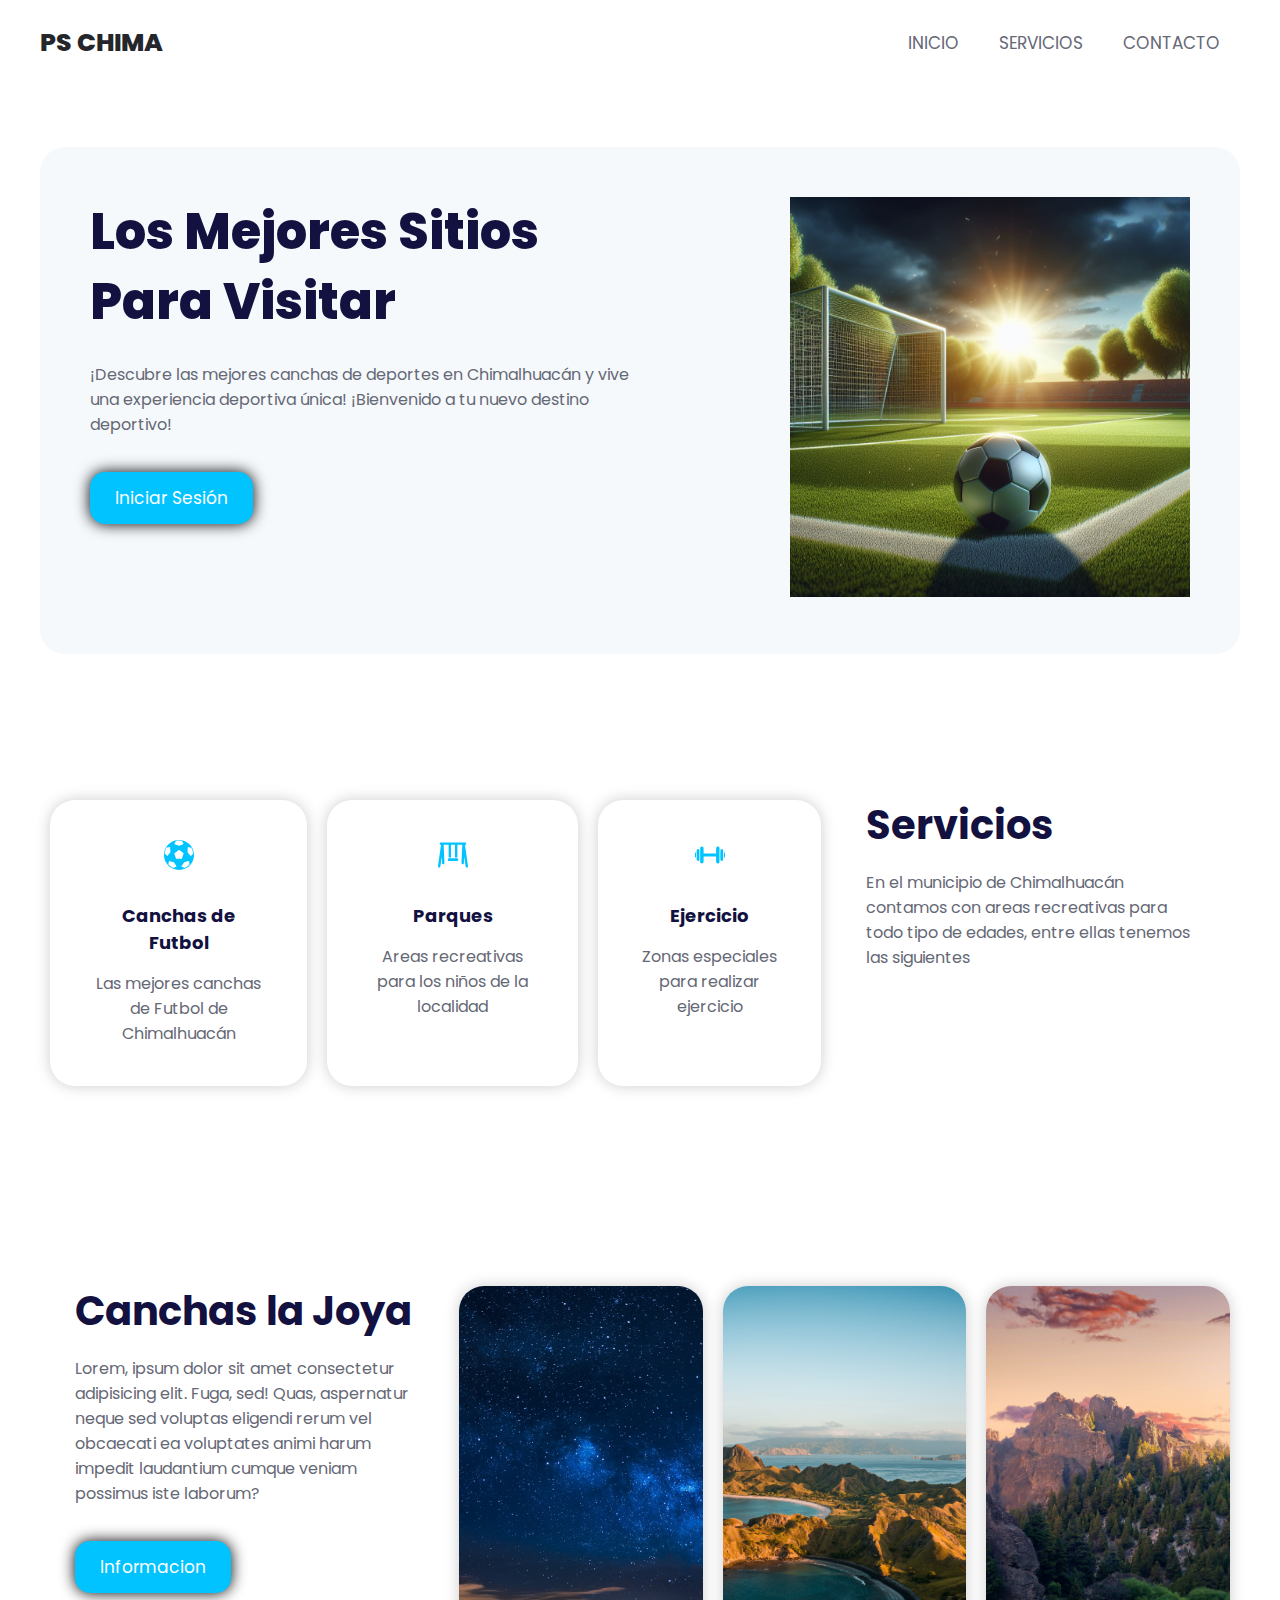
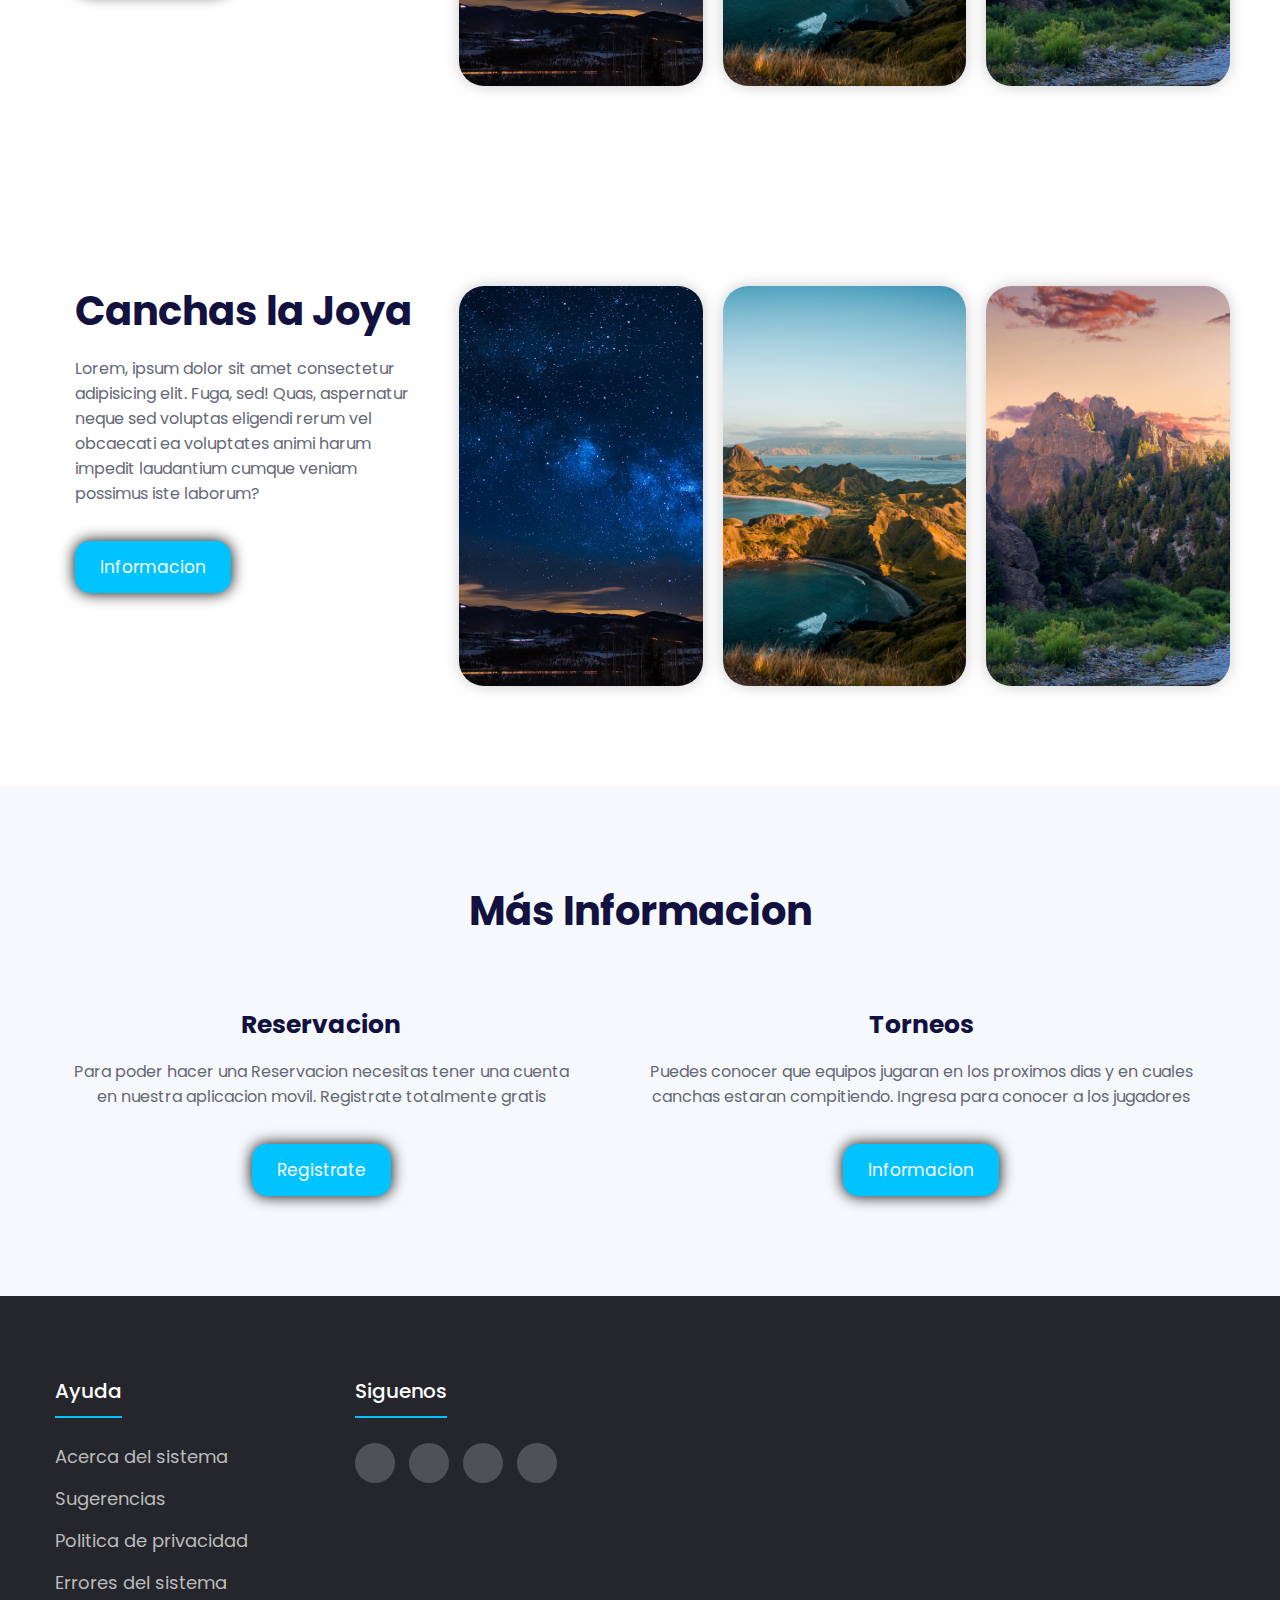
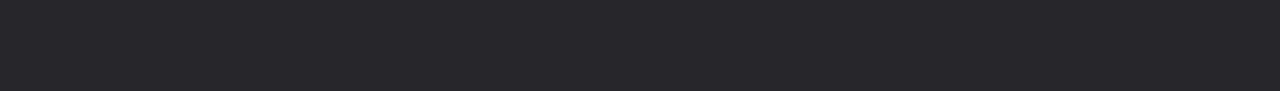
==== index.html @ 12f8e7fc "Add files via upload" ====
<!DOCTYPE html>
<html lang="es">
<head>
    <meta charset="UTF-8">
    <meta http-equiv="X-UA-Compatible" content="IE=edge">
    <meta name="viewport" content="width=device-width, initial-scale=1.0">
    <title>Inicio</title>
    <link rel="stylesheet" href="https://cdnjs.cloudflare.com/ajax/libs/font-awesome/6.4.0/css/all.min.css" 
    integrity="sha512-iecdLmaskl7CVkqkXNQ/ZH/XLlvWZOJyj7Yy7tcenmpD1ypASozpmT/E0iPtmFIB46ZmdtAc9eNBvH0H/ZpiBw==" 
    crossorigin="anonymous" referrerpolicy="no-referrer" />
    <link rel="stylesheet" href="style.css">
</head>
<body>
    <header class="header">

        <div class="menu container">

            <a href="#" class="logo">PS Chima</a>
            <input type="checkbox" id="menu"/>

            <label for="menu">
                <img src="img/menu.png" class="menu-icono" alt="">
            </label>

            <nav class="navbar">
                <ul>
                    <li><a href="index.html">Inicio</a></li>
                    <li><a href="index-2.html">Servicios</a></li>
                    <li><a href="#">Contacto</a></li>
                </ul>
            </nav>
        </div>

        <div class="header-content container">
            <div class="header-txt">
                <h1>Los mejores sitios para visitar</h1>
                <p>
                    ¡Descubre las mejores canchas de deportes en Chimalhuacán y 
                    vive una experiencia deportiva única! ¡Bienvenido a tu nuevo 
                    destino deportivo!
                </p>
                <a href="pages/login.html" class="btn-2">Iniciar sesión</a>
            </div>
        

            <div class="header-img">
                <img src="img/BG.jpg" alt="">
            </div>
        </div>
    </header>

    <section class="general container">

        <div class="general-1">
            <div class="general-card">
                <img src="img/FB.svg" alt="">
                <h3>Canchas de Futbol </h3>
                <p>
                    Las mejores canchas de Futbol de 
                    Chimalhuacán
                </p>
            </div>

            <div class="general-card">
                <img src="img/Columpios.svg" alt="">
                <h3>Parques</h3>
                <p>
                    Areas recreativas para
                    los niños de la localidad
                </p>
            </div>

            <div class="general-card">
                <img src="img/Ejercicio.svg" alt="">
                <h3>Ejercicio </h3>
                <p>
                    Zonas especiales para realizar 
                    ejercicio
                </p>
            </div>
        </div>
            
            <div class="general-2">

                <h2>Servicios</h2>
                <p>En el municipio de Chimalhuacán contamos con
                    areas recreativas para todo tipo de edades, 
                    entre ellas tenemos las siguientes
                </p>
            </div>
                       
        
    </section>

    <!-- Divide la otra seccion-->
    <section class="general container">
        
        <div class="general-2">

            <h2>Canchas la Joya</h2>
            <p>Lorem, ipsum dolor sit amet consectetur adipisicing elit. 
                Fuga, sed! Quas, aspernatur neque sed voluptas eligendi 
                rerum vel obcaecati ea voluptates animi harum impedit 
                laudantium cumque veniam possimus iste laborum?
            </p>
            <a href="#" class="btn-1">Informacion</a>            
        </div>

        <div class="general-1">
            <div class="general-card bg-1">
        
            </div>

            <div class="general-card bg-2">
        
            </div>

            <div class="general-card bg-3">
        
            </div>
        </div>
           
        
    </section>

    <section class="general container">
        
        <div class="general-2">

            <h2>Canchas la Joya</h2>
            <p>Lorem, ipsum dolor sit amet consectetur adipisicing elit. 
                Fuga, sed! Quas, aspernatur neque sed voluptas eligendi 
                rerum vel obcaecati ea voluptates animi harum impedit 
                laudantium cumque veniam possimus iste laborum?
            </p>
            <a href="#" class="btn-1">Informacion</a>            
        </div>

        <div class="general-1">
            <div class="general-card bg-1">
        
            </div>

            <div class="general-card bg-2">
        
            </div>

            <div class="general-card bg-3">
        
            </div>
        </div>
           
    </section>
    
    <main class="information">
        <h2>Más Informacion</h2>
        <div class="information-content container">
            <div class="information-1">
                <h3>Reservacion</h3>
                <p>Para poder hacer una Reservacion necesitas tener una 
                    cuenta en nuestra aplicacion movil.
                    Registrate totalmente gratis
                </p>
                <a href="pages/sign.html" class="btn-2">Registrate</a>
            </div>

            <div class="information-1">
                <h3>Torneos</h3>
                <p>
                    Puedes conocer que equipos jugaran en los proximos
                    dias y en cuales canchas estaran compitiendo.
                    Ingresa para conocer a los jugadores
                </p>
                <a href="pages/hour.html" class="btn-2">Informacion</a>
            </div>
        </div>
    </main>

    <section class="modal">
        <div class="modal-container">
            <img src="img/trofeo.png" class="modal-img">
            <h2 class="modal-title">Visitanos</h2>
            <p class="modal-paragraph">
                Para obtener la experiencia e informacion completa te recomendamos
                visitarnos en el planetario Digital de Chimalhuacán
            </p>
                <a href="#" class="modal-close">Cerrar</a>
        </div>
    </section>

    <footer class="footer">
        <div class="container">
            <div class="footer-row">

                 <div class="footer-links">
                    <h4>Ayuda</h4>
                        <ul>
                            <li><a href="#">Acerca del sistema</a></li>
                            <li><a href="#">Sugerencias</a></li>
                            <li><a href="#">Politica de privacidad</a></li>
                            <li><a href="#">Errores del sistema</a></li>
                        </ul>
                </div>

                <div class="footer-links">
                    <h4>Siguenos</h4>
                    <div class="social-link">
                        <a href="#" class="fab fa-facebook-f"></a>
                        <a href="#" class="fab fa-youtube"></a>
                        <a href="#" class="fab fa-whatsapp"></a>
                        <a href="#" class="fab fa-instagram"></a>
                    </div>
                </div>
                

            </div>
        </div>
    </footer>

    <script src="script.js"></script>
</body>
</html>
---- style.css ----
@import url('https://fonts.googleapis.com/css2?family=Poppins:wght@300;400;500;600;700;800;900&display=swap');

*{
    margin: 0;
    padding: 0;
    box-sizing: border-box;
    text-decoration: none;
    list-style: none;
}

body{    
    font-family: 'Poppins', sans-serif;
}

.header{
display: flex;
align-items: center;
height: 70vh;
min-height: 700px;
}

.container{
    max-width: 1200px;
    margin: 0 auto;
}

.menu{
    position: absolute;
    top: 10px;
    left: 0;
    right: 0;
    display: flex;
    align-items: center;
    justify-content: space-between;
}

.logo{
    font-weight: 800;
    font-size: 25px;
    color: #24262b;
    text-transform: uppercase;
}

.menu .navbar ul li{
    position: relative;
    float: left;
}

.menu .navbar ul li a{
    font-size: 17px;
    font-weight: 600px;
    padding: 20px;
    color: #656875;
    display: block;
    text-transform: uppercase;
}


.menu .navbar ul li a:hover{
    color: #121140;
}

#menu{
    display: none;
}

.menu-icono{
    width: 25px;
}

.menu label{
    cursor: pointer;
    display: none;
}

.header-content{
    margin-top: 100px;
    display: flex;
    padding: 50px;
    background-color: #f5f9fc;
    border-radius: 25px;
}

.header-txt{
    width: 50%;
}

.header-txt h1{
    font-size: 50px;
    line-height: 70px;
    color: #121140;
    text-transform: capitalize;
    font-weight: 800;
    margin-bottom: 25px;
}

.header-txt p{
    font-size: 16px;
    color: #656875;
    margin-bottom: 35px;
}

.btn-1{
    display: inline-block;
    padding: 13px 25px;
    background-color: #00c3ff;
    font-size: 17px;
    color: #fFFFFF;
    border-radius: 15px;
    text-transform: capitalize;
    box-shadow: 0 0 15px rgba(0, 0,0,1);
    transition: all .5s ease;
}

.btn-1:hover{
    background-color: #121140;
}

.header-img{
    width: 50%;
    text-align: right;
}

.header-img img{
    width: 400px;
}

.general{
    padding: 100px 0;
    display: flex;
}

.general-1{
    width: 70%;
    display: flex;
}

.general-card{
    padding: 40px;
    text-align: center;
    margin:0 10px;
    border-radius: 25px;
    box-shadow: 0 0 15px rgba(0, 0,0,0.2);
}

.general-card img{
    width: 30px;
    margin-bottom: 25px;
}

.general-card h3{
    font-size: 18px;
    color: #121140;
    margin-bottom: 15px;
}

.general-card p{
    font-size: 16px;
    color: #656875;
}

.general-2{
    width: 30%;
    margin: 0 35px;
}

h2{
    font-size: 40px;
    line-height: 50px;
    color: #121140;
    margin-bottom: 20px;
}

.general-2 p{
    font-size: 16px;
    color: #656875;
    margin-bottom: 35px;
}

.btn-2{
    display: inline-block;
    padding: 13px 25px;
    background-color: #00c3ff;
    font-size: 17px;
    color: #fFFFFF;
    border-radius: 15px;
    text-transform: capitalize;
    box-shadow: 0 0 15px rgba(0, 0,0,1);
    transition: all .5s ease;
}

.btn-2:hover{
    background-color: #121140;
}

.bg-1{
    width: 33%;
    height: 400px;
    background-image: url(img/bg1.jpg);
    background-position: center center;
    background-repeat: no-repeat;
    background-size: cover;
}

.bg-2{
    width: 33%;
    height: 400px;
    background-image: url(img/bg2.jpg);
    background-position: center center;
    background-repeat: no-repeat;
    background-size: cover;
}

.bg-3{
    width: 33%;
    height: 400px;
    background-image: url(img/bg3.jpg);
    background-position: center center;
    background-repeat: no-repeat;
    background-size: cover;
}

.information{
    padding: 100px 0;
    background-color: #f5f9fc;
    text-align: center;
}

.information-content{
    margin-top: 70px;
    display: flex;
}

.information-1{
    margin: 0 25px;
}

.information-1 h3{
    text-transform: capitalize;
    font-size: 25px;
    color: #121140;
    margin-bottom: 15px;
}

.information-1 p{
    font-size: 16px;
    color: #656875;
    margin-bottom: 35px;
}


.modal{
    position: fixed;
    top: 0;
    left: 0;
    right: 0;
    bottom: 0;
    background: transparent;
    backdrop-filter: blur(20px);
    display: flex;
    opacity: 0;
    pointer-events: none;
    transition: opacity .6s;
}

.modal--show{
    opacity: 1;
    pointer-events: unset;
    transition: opacity .6s;
}

.modal-container{
    margin: auto;
    width: 90%;
    max-width: 600px;
    max-height: 90%;
    background-color: #12121c;
    border-radius: 10px;
    padding: 3em 2.5em;
    display: grid;
    place-items: center;
    grid-auto-columns: 100%;
}

.modal-title{
    font-size: 2.5rem;
}

.modal-paragraph{
    margin-bottom: 10px;
}

.modal-img{
    width: 90%;
    max-width: 300px;
}

.modal-close{
    text-decoration: none;
    color: #ffffff;
    background-color: #6500C4;
    padding: 1em;
    border: 1px solid;
    border-radius: 15px;
    display: inline-block;
    font-weight: 300;
    transition: background-color .3s;
}

.modal-close:hover{
    background-color: #29024D;
    color: #fdfeff;
}

.footer{
    background-color: #24262b;
    padding: 80px 0;
}

.footer-row{
    display: flex;
    flex-wrap:wrap;
}

.footer-links{
  width: 25%;
  padding: 0 15px;  
}
.footer-links h4{
    font-size: 20px;
    color:#ffffff;
    margin-bottom: 25px;
    font-weight: 500;
    border-bottom: 2px solid #00c3ff; 
    padding-bottom:10px ;
    display: inline-block;
}
.footer-links ul li a{
    font-size: 18px;
    text-decoration: none;
    color: #bbbbbb;
    display: block;
    margin-bottom: 15px;
    transition: all .3s ease;
}

.footer-links ul li a:hover{
    color:#ffffff;
    padding-left: 6px;
}

.social-link a {
    display: inline-block;
    min-height: 40px;
    width: 40px;
    background-color: rgba(255,255,255,0.2);
    margin: 0 10px 10px 0;
    text-align: center;
    line-height: 40px;
    border-radius: 50%;
    COLOR:#fFFFFF;
    transition: all .5s ease;
}

.social-link a:hover{
    background-color: #00c3ff;
}

@media(max-width:991px){

    .menu label{
        display: initial;
    }


    .menu .navbar{
        position: absolute;
        top: 100%;
        right: 0;
        left: 0;
        background-color: #f0efef;
        display: none;
    }

    .menu .navbar ul li{
        width: 100%;
    }

    #menu:checked ~ .navbar{
        display: initial;
    }

    .header{
        height: 0vh;
        min-height: 1000px;
        background-color: #f5f9fc;
    }

    .header-content{
        flex-direction: column;
        padding: 50px 30px 20px 30px;
        margin: 0px;
    }

    .header-txt{
        width: 100%;
        margin-right: 0;
        text-align: center;
        margin-bottom: 25px;
    }

    .header-img{
        width: 100%;
        text-align: center;
    }

    .header-img img{
        width: 100%;
    }

    .general{
        padding: 30px;
        flex-direction: column;
    }

    .general-1{
        width: 100%;
        flex-direction: column;
        order: 2;
    }

    .general-2{
        width: 100%;
        margin: 0 0 40px 0;
        text-align: center;
    }

    .general-card{
        margin: 0 0 25px 0;
    }

    .bg-1, .bg-2, .bg-3{
        width: 100%;
    }

    .information{
        padding: 30%;
    }

    .information-content{
        margin-top: 30px;
        flex-direction: column;
    }

    .information-1{
        text-align: center;
        margin: 0 0 45px 0;
    }

    .footer-row{
         text-align: center;
    }

    .footer-links{
         width: 100%;
         margin-bottom: 30px;
    }
}
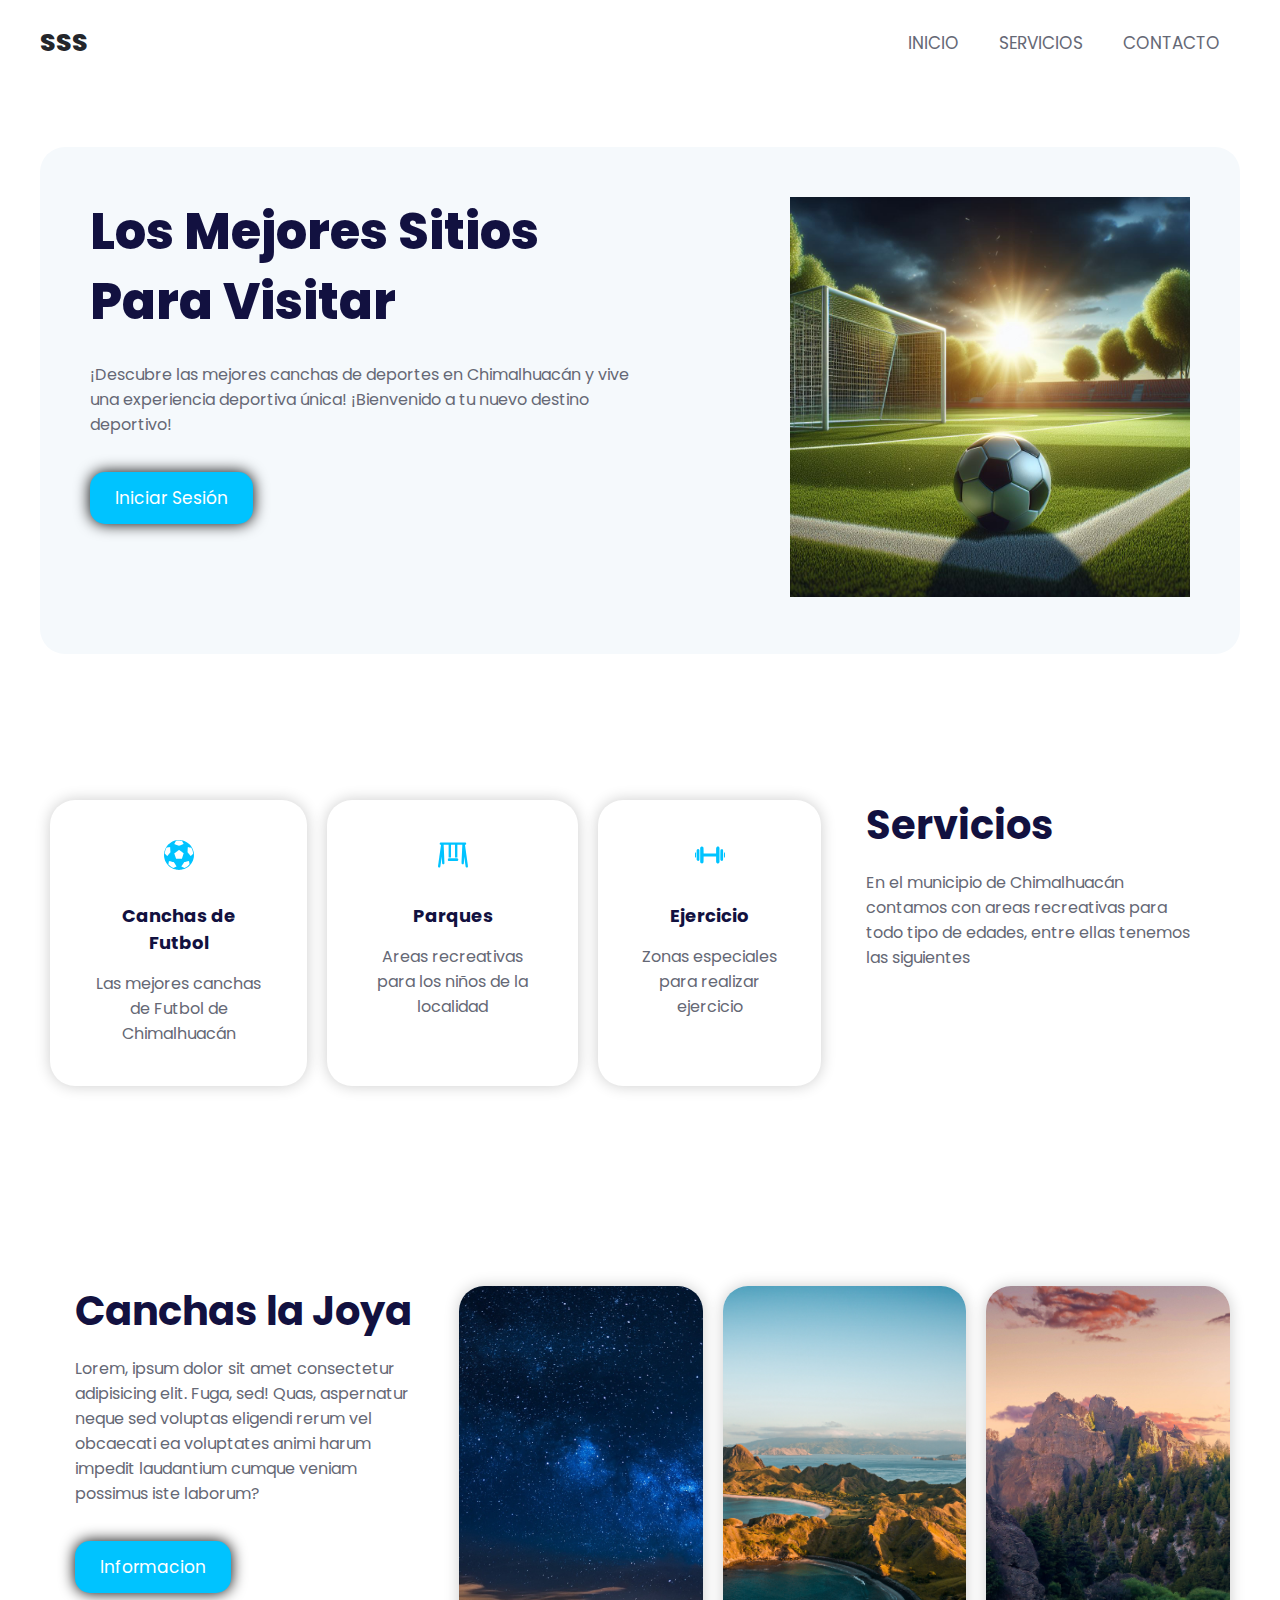
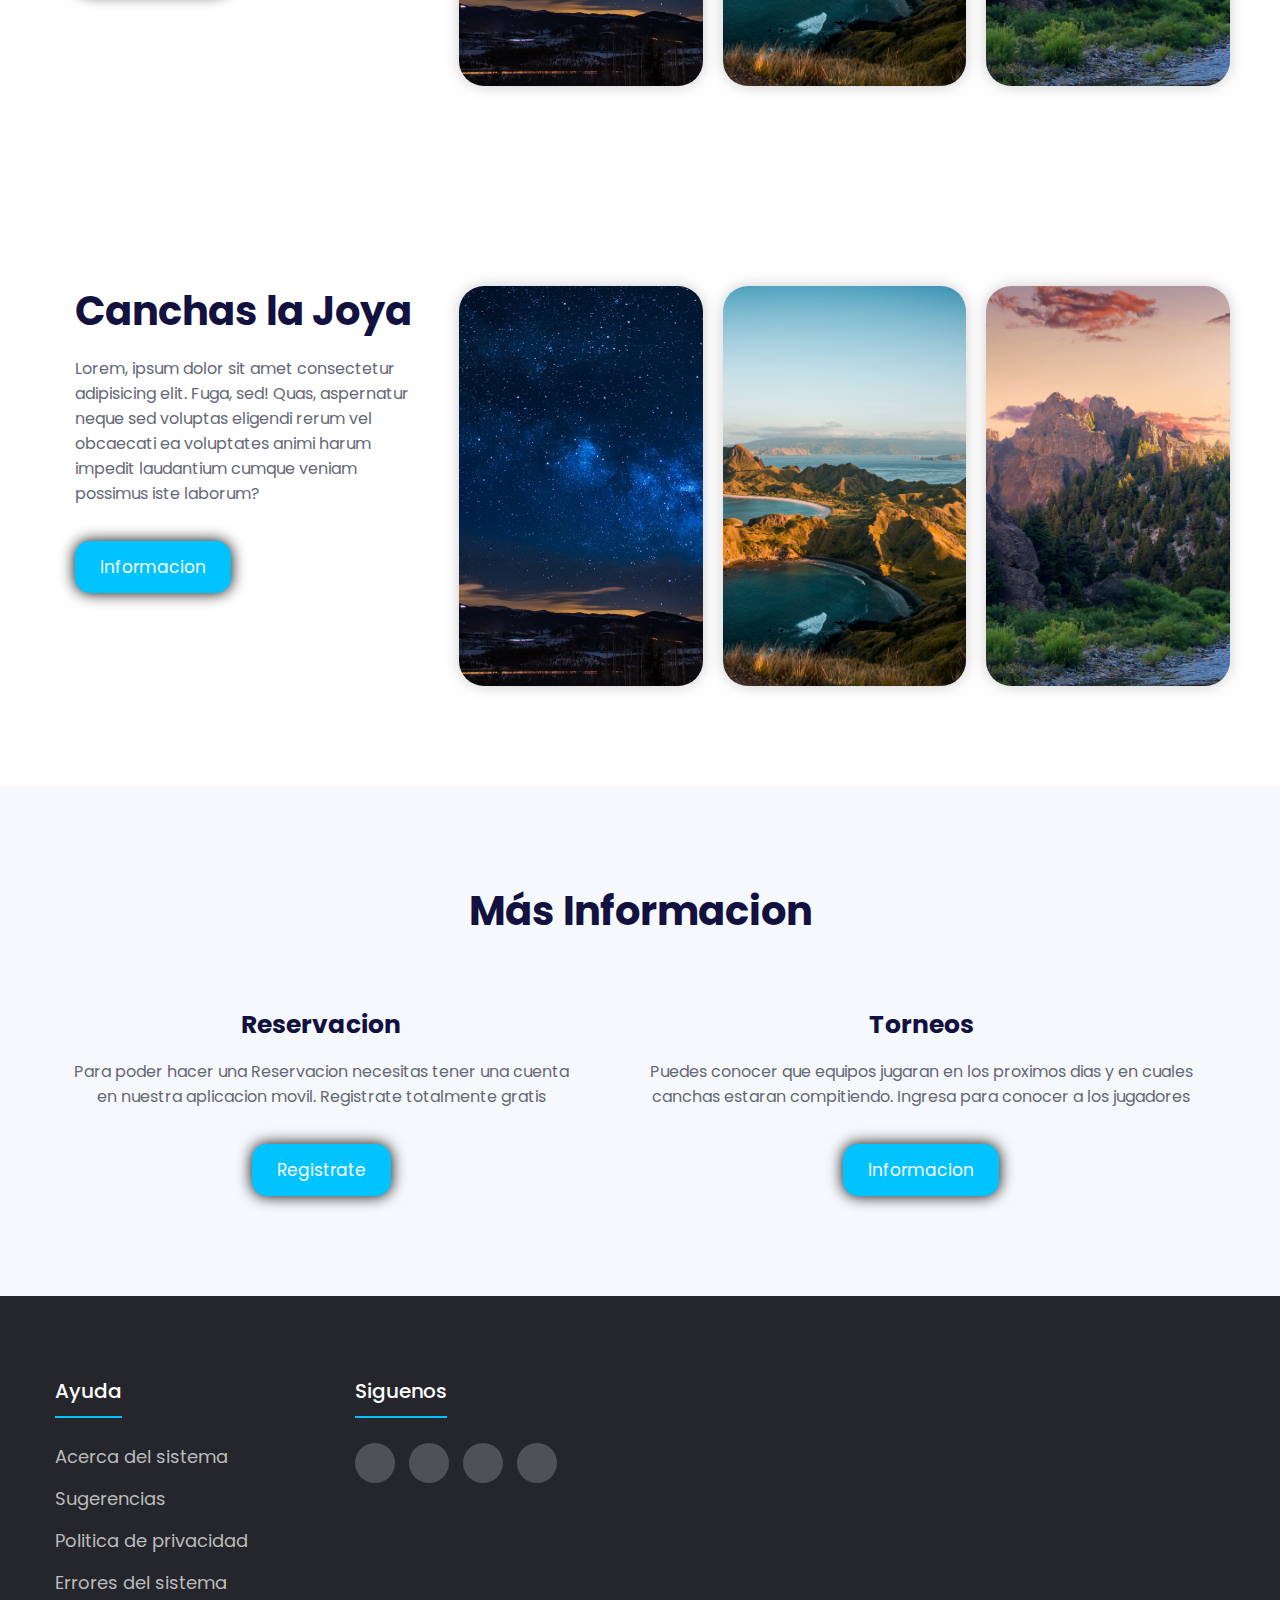
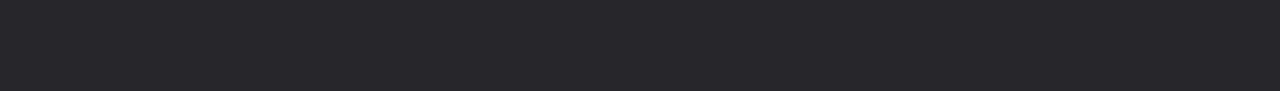
==== commit 128804d8: "Update index.html" ====
--- a/index.html
+++ b/index.html
@@ -15,12 +15,14 @@
 
         <div class="menu container">
 
-            <a href="#" class="logo">PS Chima</a>
-            <input type="checkbox" id="menu"/>
-
             <label for="menu">
                 <img src="img/menu.png" class="menu-icono" alt="">
             </label>
+
+            <a href="#" class="logo">sss</a>
+            <input type="checkbox" id="menu"/>
+
+            <a href="pages/login.html"><img class="menu-icono" src="icon/user.svg" alt=""></a>
 
             <nav class="navbar">
                 <ul>
@@ -219,4 +221,4 @@
 
     <script src="script.js"></script>
 </body>
-</html>+</html>
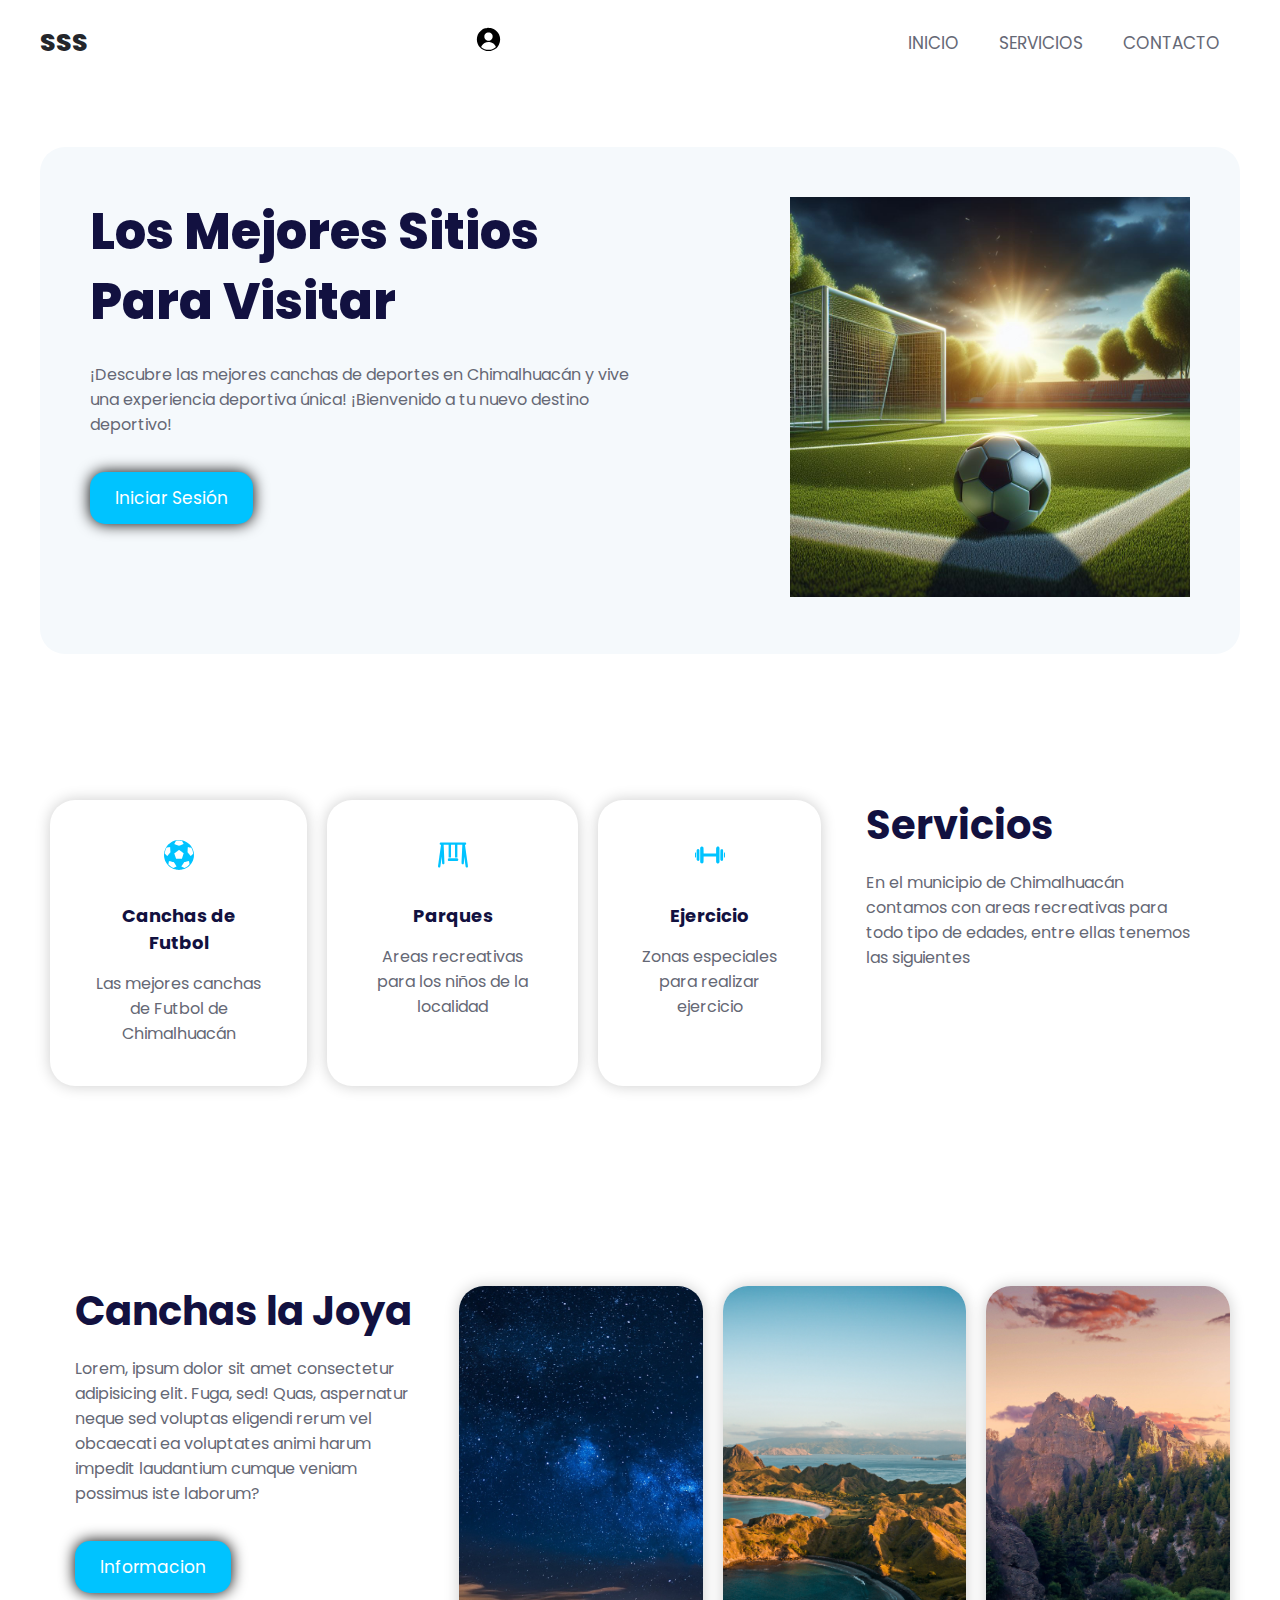
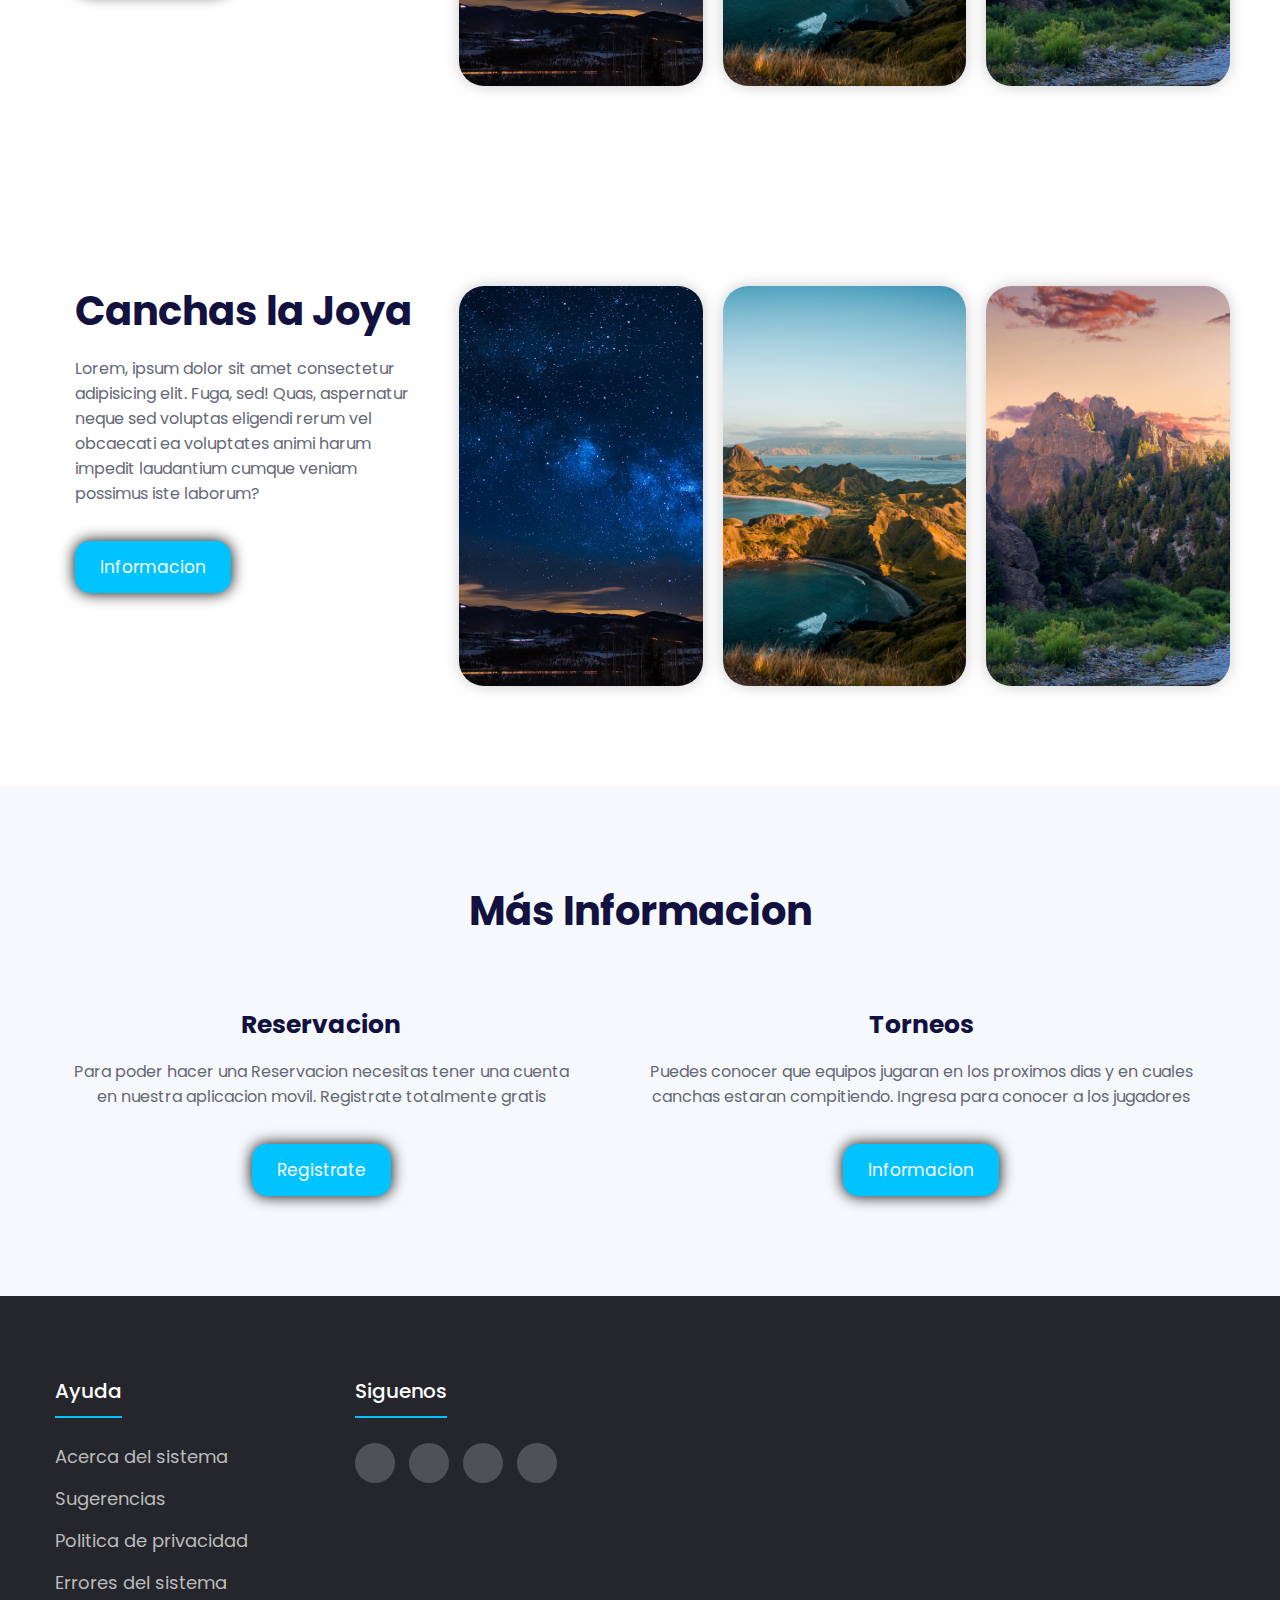
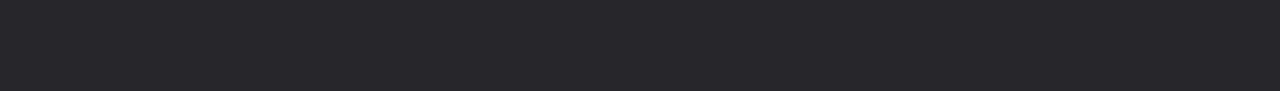
==== commit d671fda4: "Add files via upload" ====
--- a/index.html
+++ b/index.html
@@ -221,4 +221,4 @@
 
     <script src="script.js"></script>
 </body>
-</html>
+</html>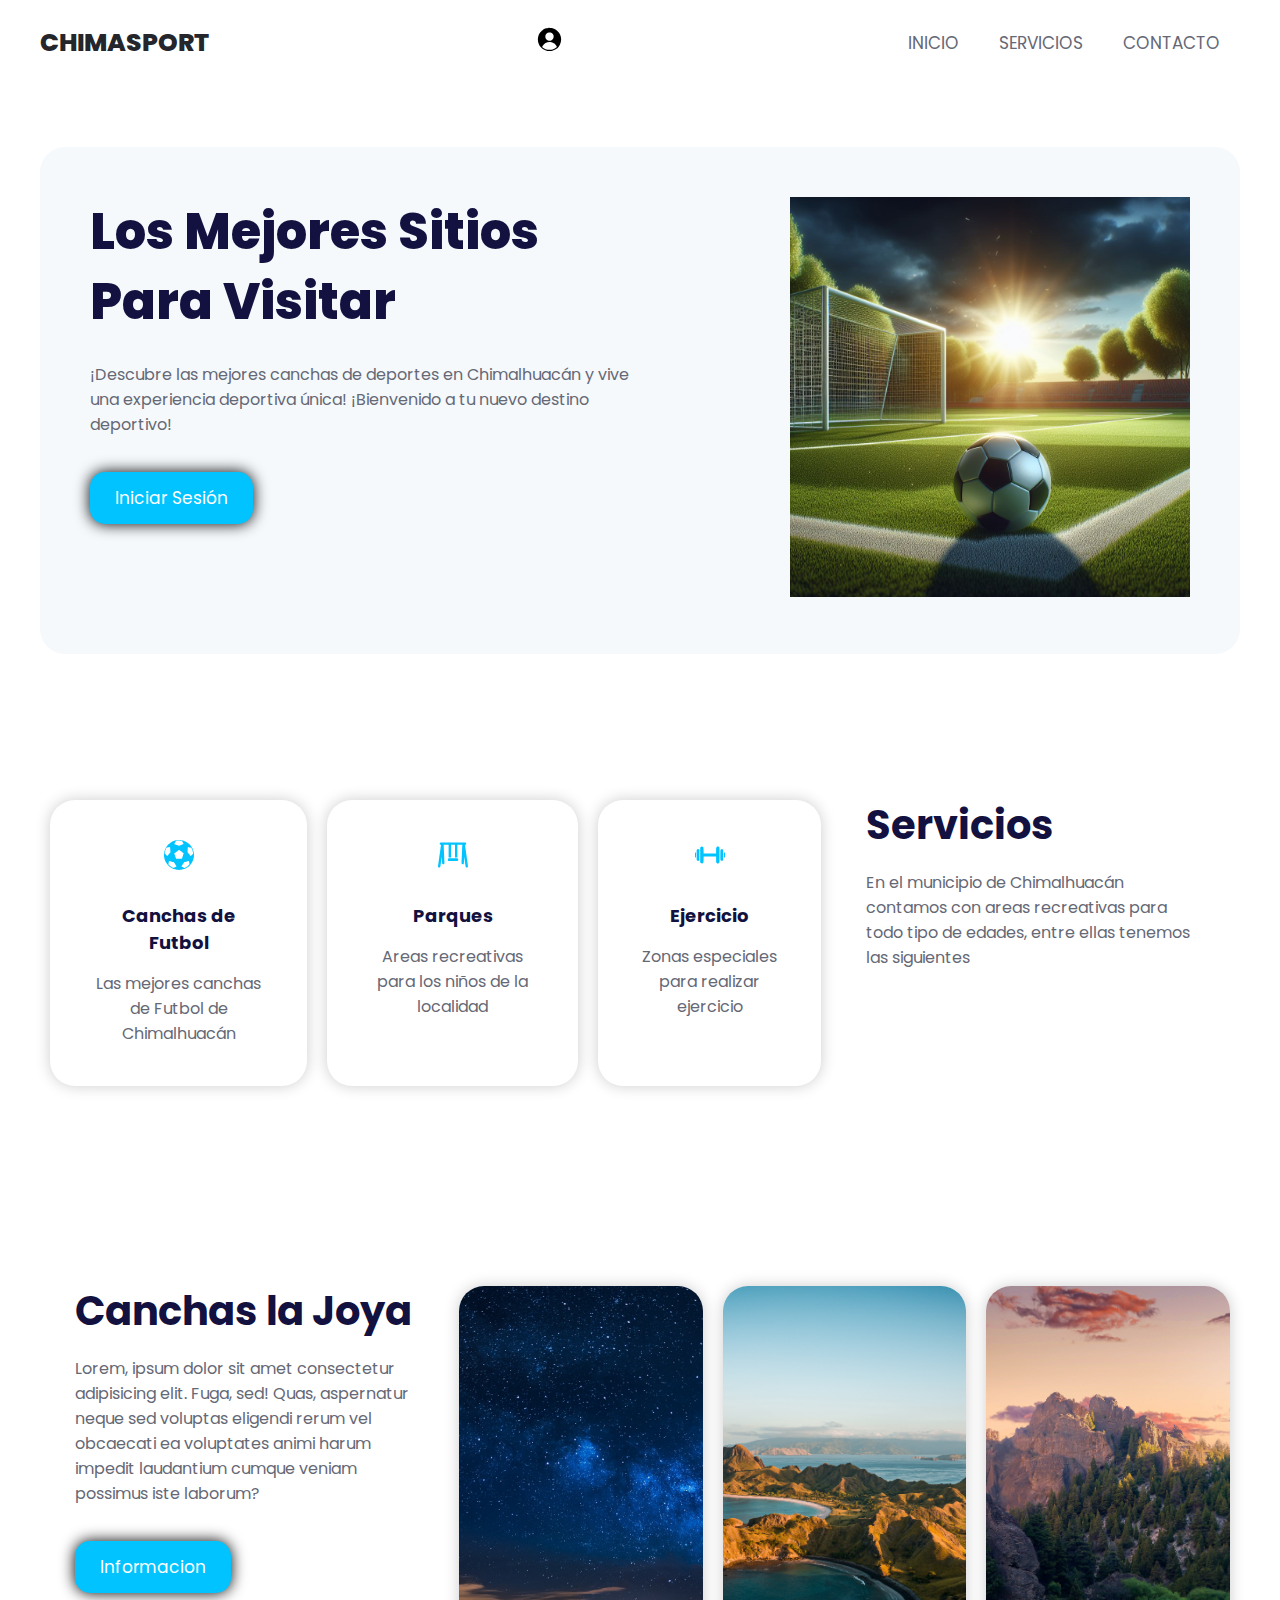
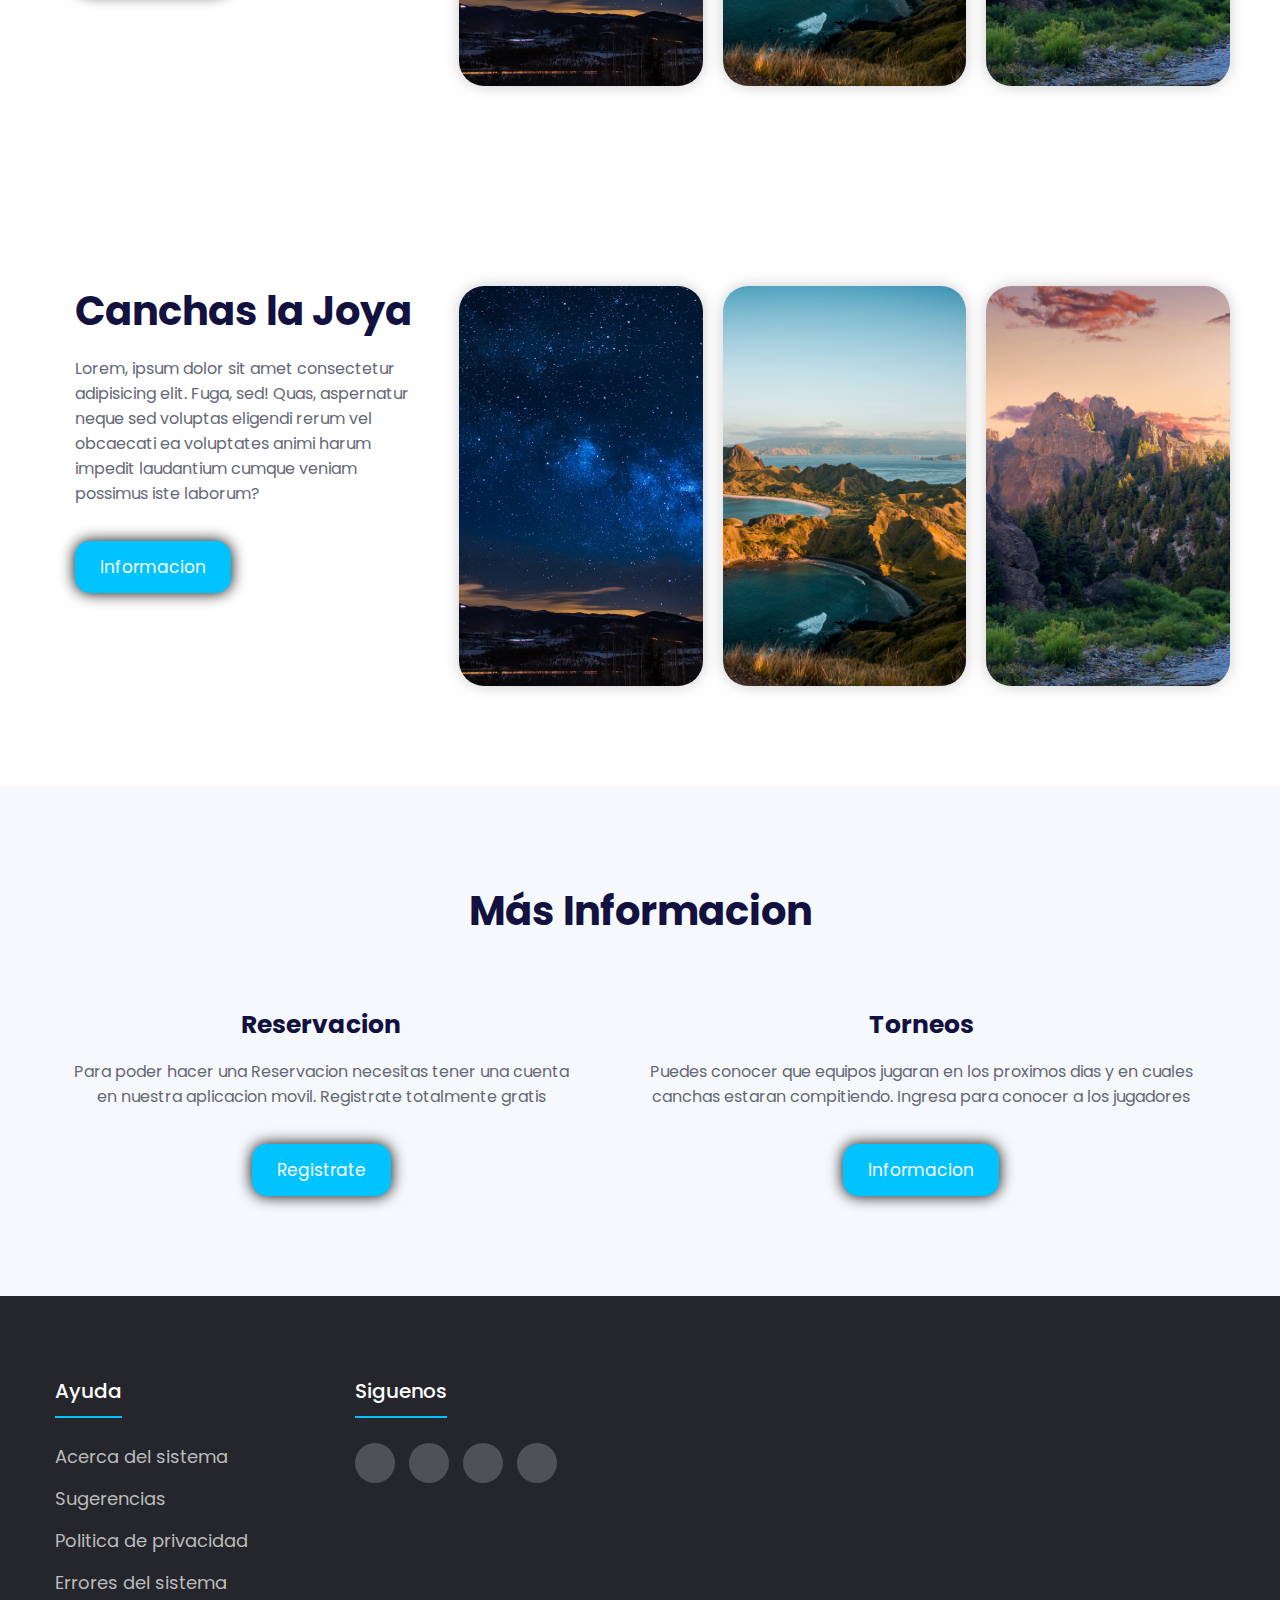
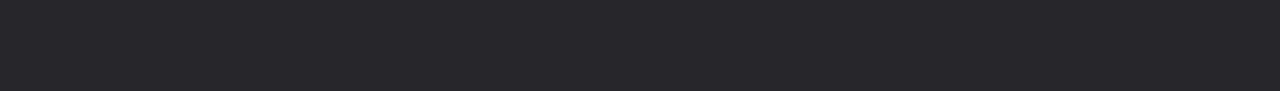
==== commit ffbd4ff7: "Update index.html" ====
--- a/index.html
+++ b/index.html
@@ -19,7 +19,7 @@
                 <img src="img/menu.png" class="menu-icono" alt="">
             </label>
 
-            <a href="#" class="logo">sss</a>
+            <a href="#" class="logo">ChimaSport</a>
             <input type="checkbox" id="menu"/>
 
             <a href="pages/login.html"><img class="menu-icono" src="icon/user.svg" alt=""></a>
@@ -221,4 +221,4 @@
 
     <script src="script.js"></script>
 </body>
-</html>+</html>
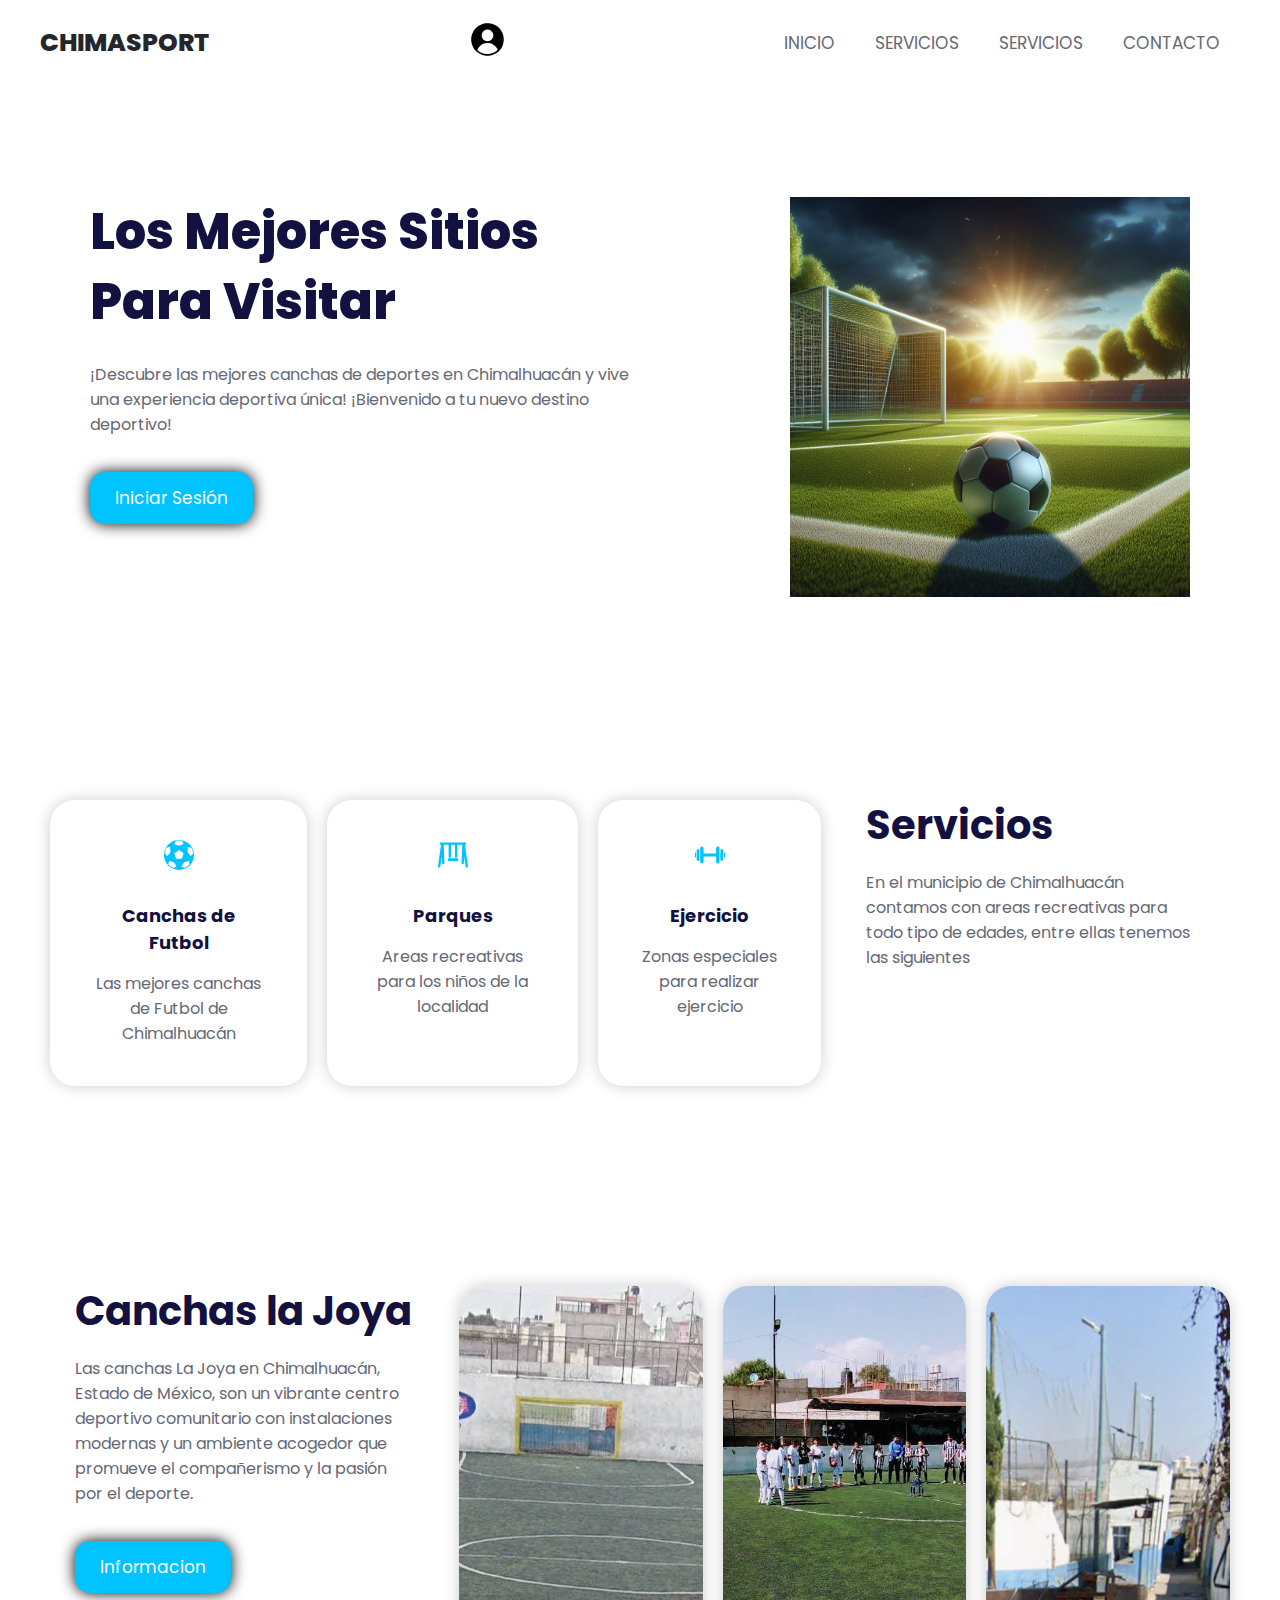
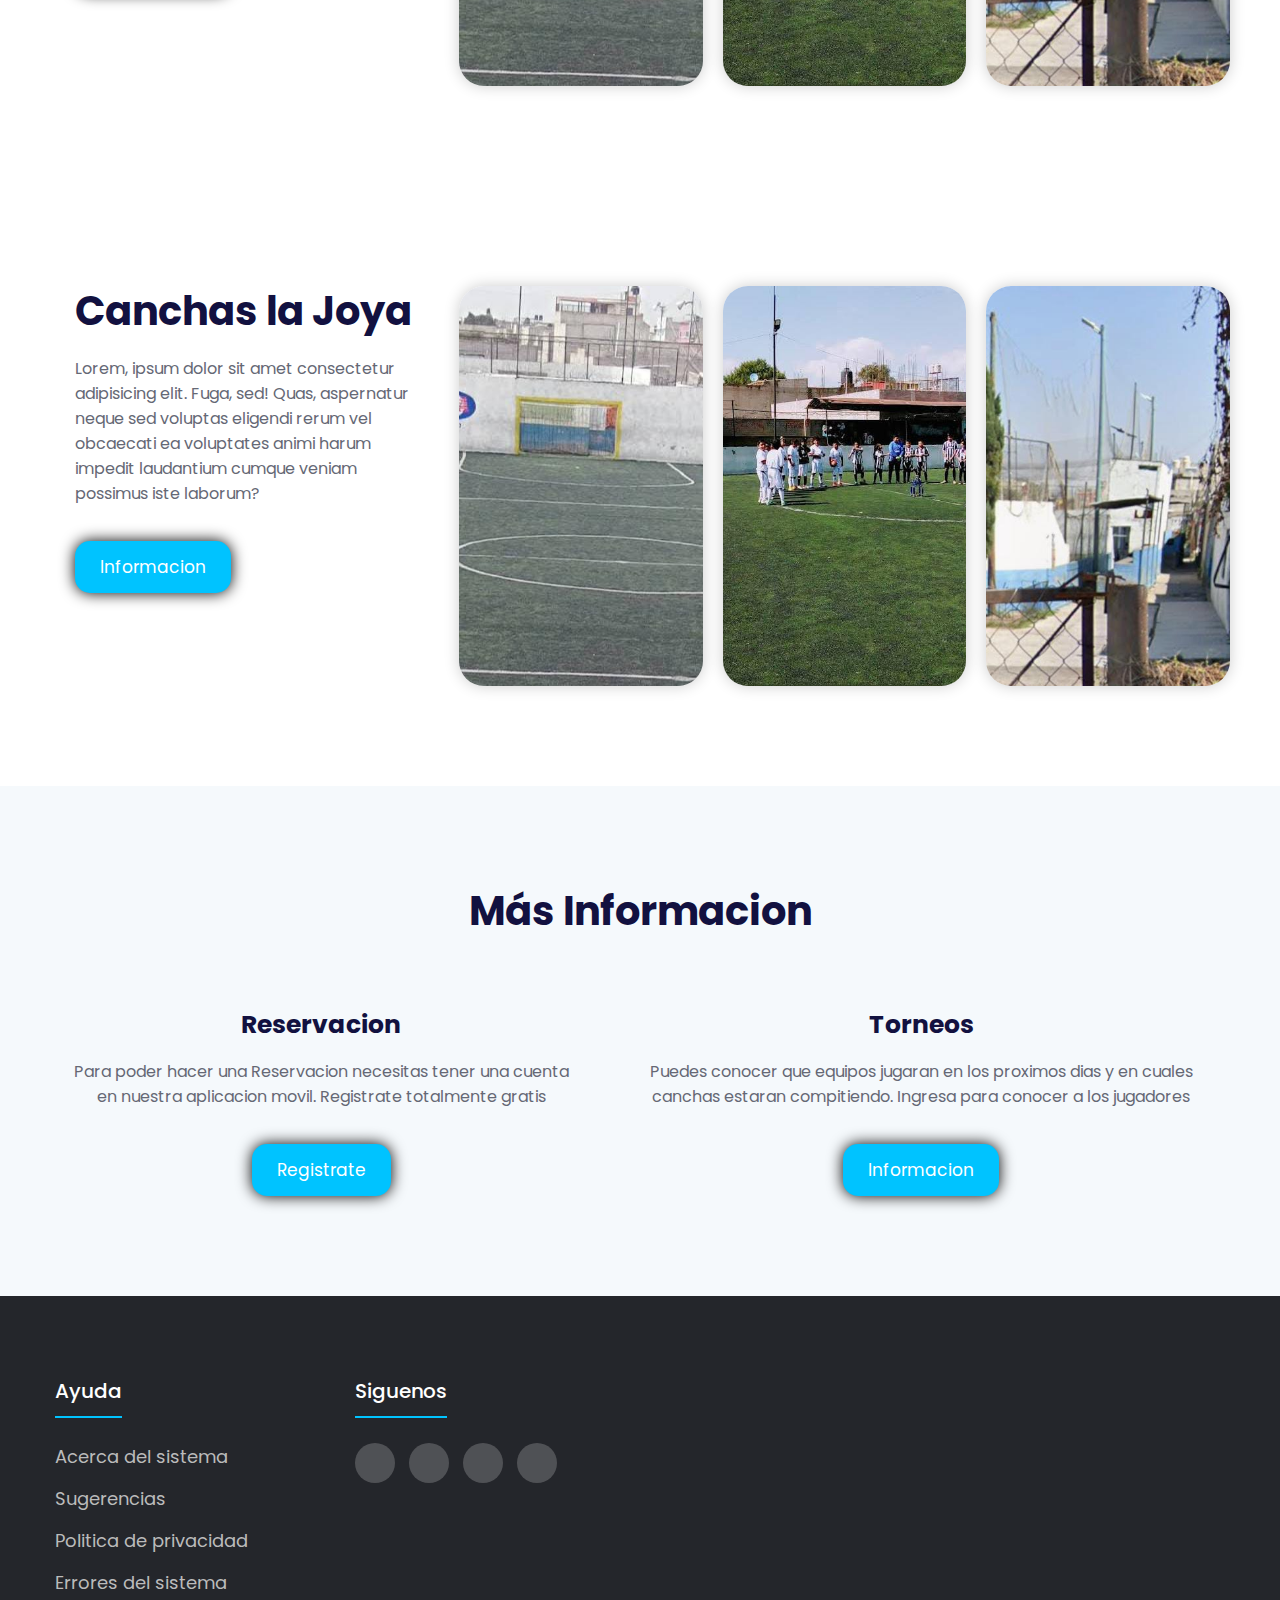
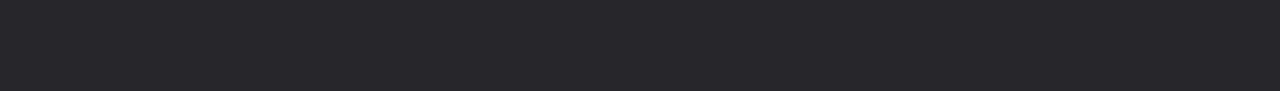
==== commit 041216c7: "Add files via upload" ====
--- a/index.html
+++ b/index.html
@@ -28,6 +28,7 @@
                 <ul>
                     <li><a href="index.html">Inicio</a></li>
                     <li><a href="index-2.html">Servicios</a></li>
+                    <li><a href="#Services">Servicios</a></li>
                     <li><a href="#">Contacto</a></li>
                 </ul>
             </nav>
@@ -35,7 +36,7 @@
 
         <div class="header-content container">
             <div class="header-txt">
-                <h1>Los mejores sitios para visitar</h1>
+                <label><h1>Los mejores sitios para visitar</h1></label>
                 <p>
                     ¡Descubre las mejores canchas de deportes en Chimalhuacán y 
                     vive una experiencia deportiva única! ¡Bienvenido a tu nuevo 
@@ -84,7 +85,7 @@
             
             <div class="general-2">
 
-                <h2>Servicios</h2>
+                <h2 id="Services">Servicios</h2>
                 <p>En el municipio de Chimalhuacán contamos con
                     areas recreativas para todo tipo de edades, 
                     entre ellas tenemos las siguientes
@@ -100,10 +101,9 @@
         <div class="general-2">
 
             <h2>Canchas la Joya</h2>
-            <p>Lorem, ipsum dolor sit amet consectetur adipisicing elit. 
-                Fuga, sed! Quas, aspernatur neque sed voluptas eligendi 
-                rerum vel obcaecati ea voluptates animi harum impedit 
-                laudantium cumque veniam possimus iste laborum?
+            <p>
+                Las canchas La Joya en Chimalhuacán, Estado de México, son un vibrante centro deportivo comunitario con instalaciones 
+                modernas y un ambiente acogedor que promueve el compañerismo y la pasión por el deporte.
             </p>
             <a href="#" class="btn-1">Informacion</a>            
         </div>
@@ -221,4 +221,4 @@
 
     <script src="script.js"></script>
 </body>
-</html>
+</html>--- a/style.css
+++ b/style.css
@@ -48,14 +48,13 @@
 
 .menu .navbar ul li a{
     font-size: 17px;
-    font-weight: 600px;
+    font-weight: 800px;
     padding: 20px;
     color: #656875;
     display: block;
     text-transform: uppercase;
 }
 
-
 .menu .navbar ul li a:hover{
     color: #121140;
 }
@@ -65,7 +64,7 @@
 }
 
 .menu-icono{
-    width: 25px;
+    width: 35px;
 }
 
 .menu label{
@@ -77,7 +76,7 @@
     margin-top: 100px;
     display: flex;
     padding: 50px;
-    background-color: #f5f9fc;
+    background-color: #ffffff;
     border-radius: 25px;
 }
 
@@ -196,7 +195,7 @@
 .bg-1{
     width: 33%;
     height: 400px;
-    background-image: url(img/bg1.jpg);
+    background-image: url(pages/images/Joya.jpeg);
     background-position: center center;
     background-repeat: no-repeat;
     background-size: cover;
@@ -205,7 +204,7 @@
 .bg-2{
     width: 33%;
     height: 400px;
-    background-image: url(img/bg2.jpg);
+    background-image: url(pages/images/Joya2.jpeg);
     background-position: center center;
     background-repeat: no-repeat;
     background-size: cover;
@@ -214,7 +213,7 @@
 .bg-3{
     width: 33%;
     height: 400px;
-    background-image: url(img/bg3.jpg);
+    background-image: url(pages/images/Joya3.jpeg);
     background-position: center center;
     background-repeat: no-repeat;
     background-size: cover;
@@ -274,7 +273,7 @@
     width: 90%;
     max-width: 600px;
     max-height: 90%;
-    background-color: #12121c;
+    background-color: #f8f8f8;
     border-radius: 10px;
     padding: 3em 2.5em;
     display: grid;
@@ -368,18 +367,27 @@
 
 @media(max-width:991px){
 
+  
+    .menu{
+        padding: 20px;
+    }
+
     .menu label{
-        display: initial;
-    }
-
+        display: flex;
+    }
 
     .menu .navbar{
         position: absolute;
-        top: 100%;
+        top: 0;
+        left: 0;
         right: 0;
-        left: 0;
-        background-color: #f0efef;
+        background-color: #fcfcfc;
         display: none;
+        border-radius: 25px;
+    }
+
+    .menu .navbar ul li a:hover{
+        color: #00c3ff;
     }
 
     .menu .navbar ul li{
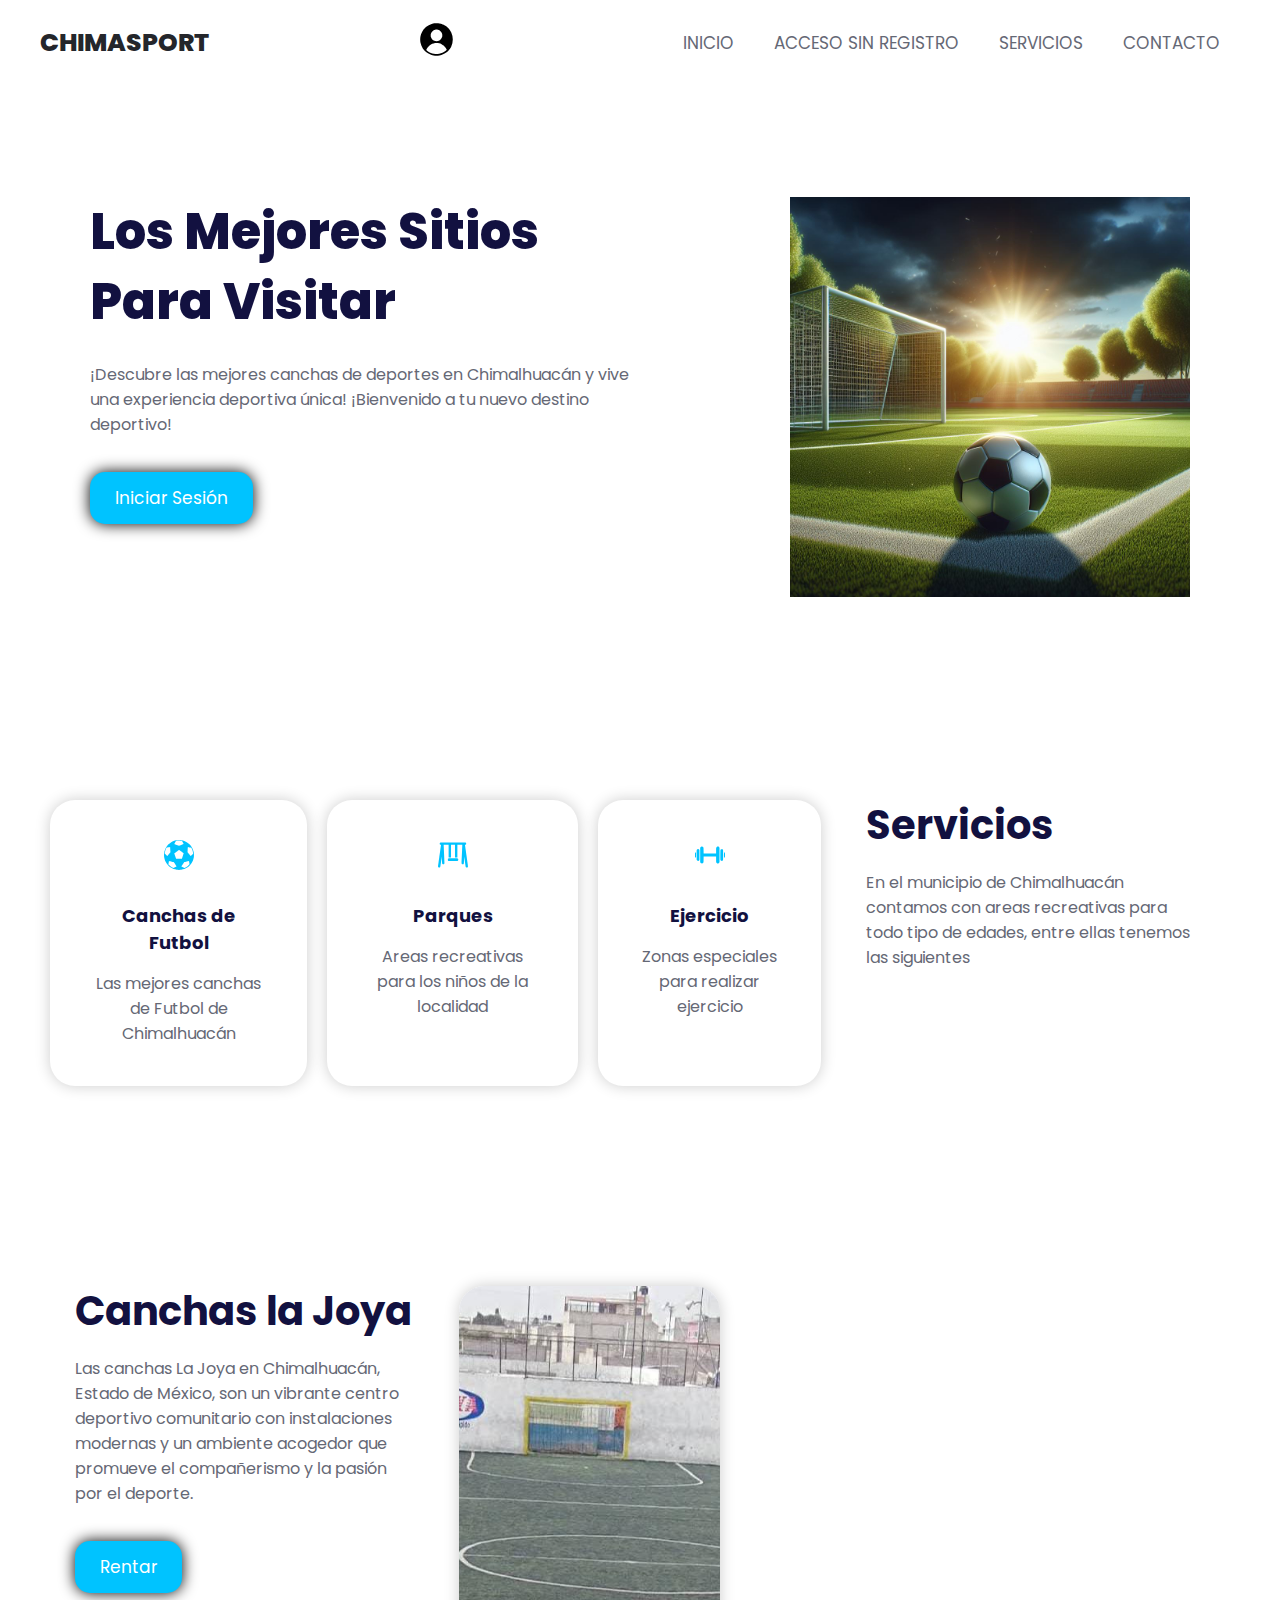
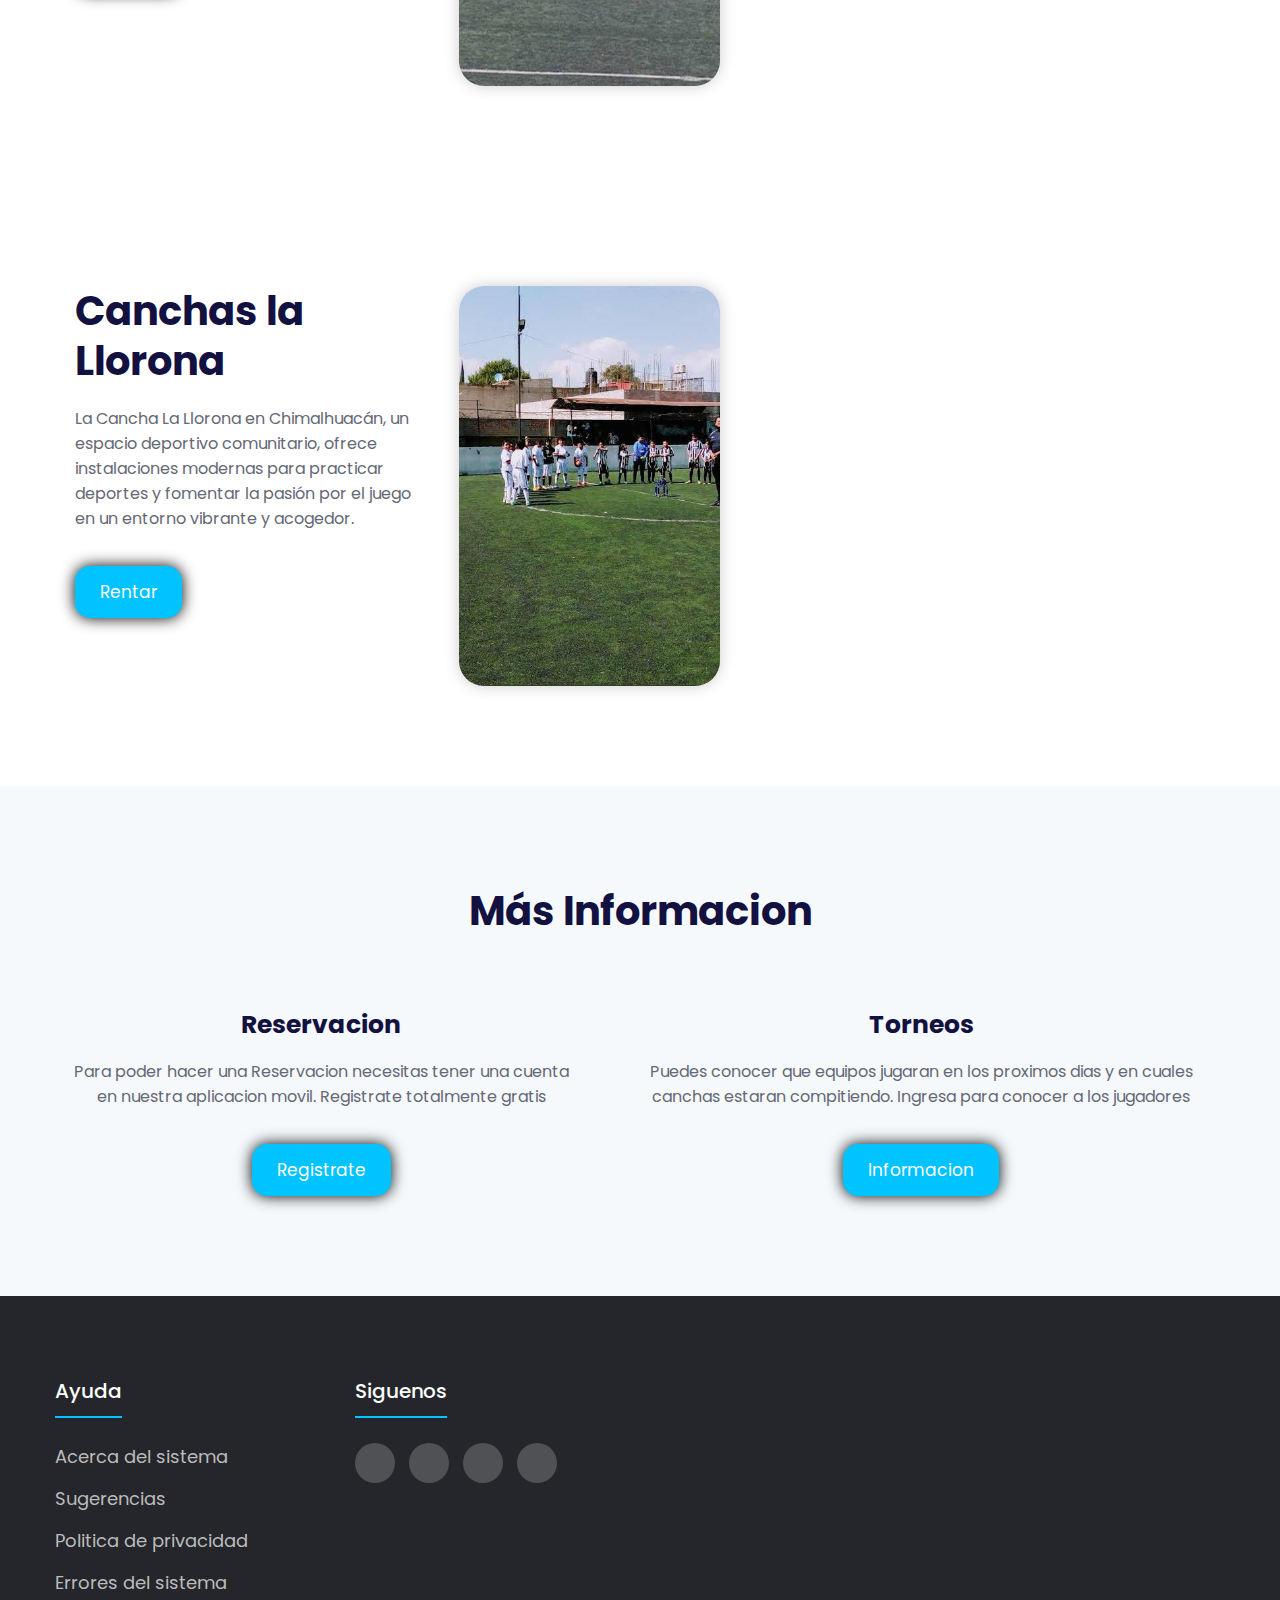
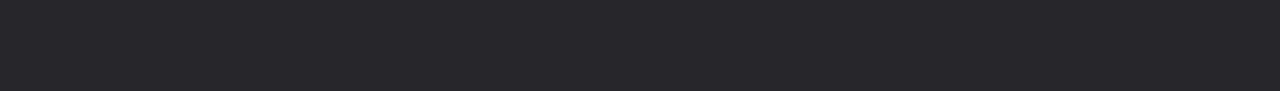
==== commit 52bf4d1b: "Add files via upload" ====
--- a/index.html
+++ b/index.html
@@ -27,7 +27,7 @@
             <nav class="navbar">
                 <ul>
                     <li><a href="index.html">Inicio</a></li>
-                    <li><a href="index-2.html">Servicios</a></li>
+                    <li><a href="index-2.html">Acceso sin registro</a></li>
                     <li><a href="#Services">Servicios</a></li>
                     <li><a href="#">Contacto</a></li>
                 </ul>
@@ -102,53 +102,33 @@
 
             <h2>Canchas la Joya</h2>
             <p>
-                Las canchas La Joya en Chimalhuacán, Estado de México, son un vibrante centro deportivo comunitario con instalaciones 
-                modernas y un ambiente acogedor que promueve el compañerismo y la pasión por el deporte.
+                Las canchas La Joya en Chimalhuacán, Estado de México, son un vibrante centro deportivo comunitario con 
+                instalaciones modernas y un ambiente acogedor que promueve el compañerismo y la pasión por el deporte.
             </p>
-            <a href="#" class="btn-1">Informacion</a>            
+            <a href="#" class="btn-1">Rentar</a>            
         </div>
 
         <div class="general-1">
             <div class="general-card bg-1">
         
             </div>
-
+        </div>
+        
+    </section>
+
+    <section class="general container">
+        
+        <div class="general-2">
+
+            <h2>Canchas la Llorona</h2>
+            <p>La Cancha La Llorona en Chimalhuacán, un espacio deportivo comunitario, ofrece instalaciones 
+                modernas para practicar deportes y fomentar la pasión por el juego en un entorno vibrante y acogedor.
+            </p>
+            <a href="#" class="btn-1">Rentar</a>            
+        </div>
+
+        <div class="general-1">
             <div class="general-card bg-2">
-        
-            </div>
-
-            <div class="general-card bg-3">
-        
-            </div>
-        </div>
-           
-        
-    </section>
-
-    <section class="general container">
-        
-        <div class="general-2">
-
-            <h2>Canchas la Joya</h2>
-            <p>Lorem, ipsum dolor sit amet consectetur adipisicing elit. 
-                Fuga, sed! Quas, aspernatur neque sed voluptas eligendi 
-                rerum vel obcaecati ea voluptates animi harum impedit 
-                laudantium cumque veniam possimus iste laborum?
-            </p>
-            <a href="#" class="btn-1">Informacion</a>            
-        </div>
-
-        <div class="general-1">
-            <div class="general-card bg-1">
-        
-            </div>
-
-            <div class="general-card bg-2">
-        
-            </div>
-
-            <div class="general-card bg-3">
-        
             </div>
         </div>
            
